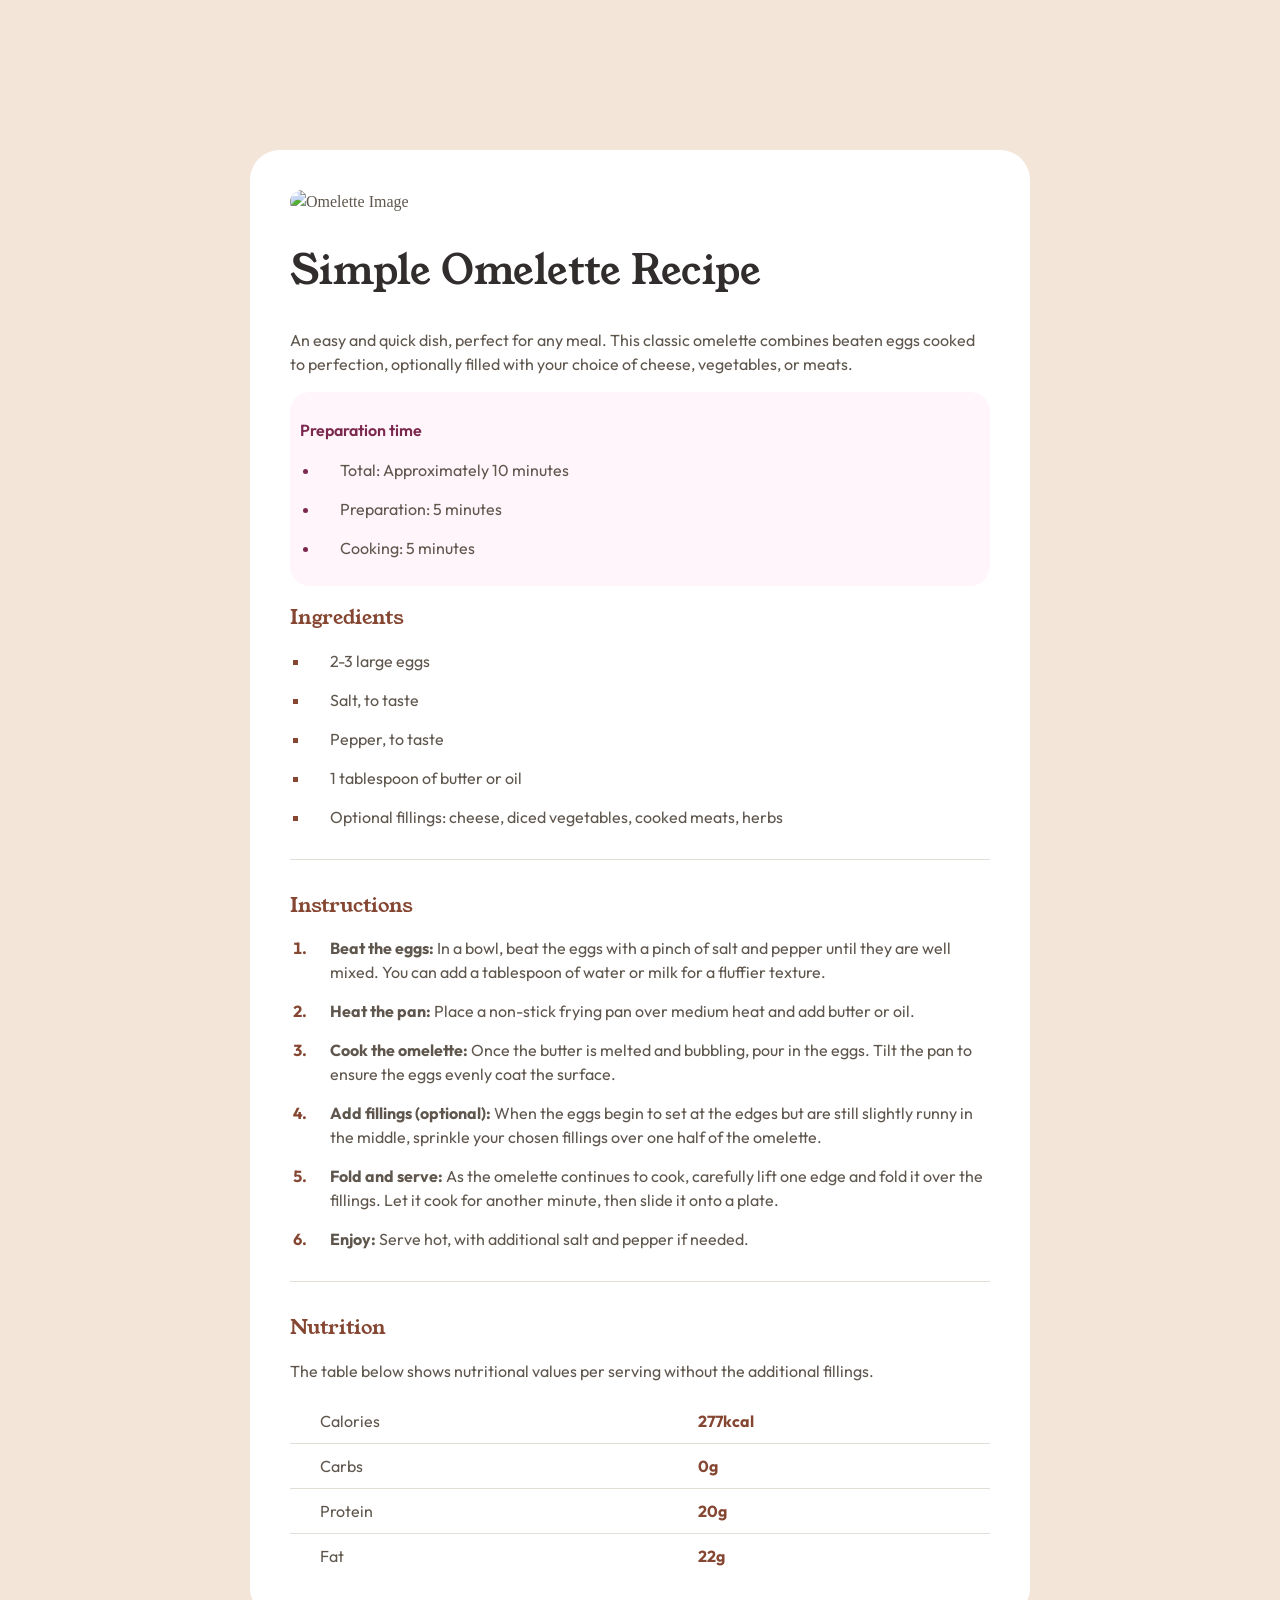
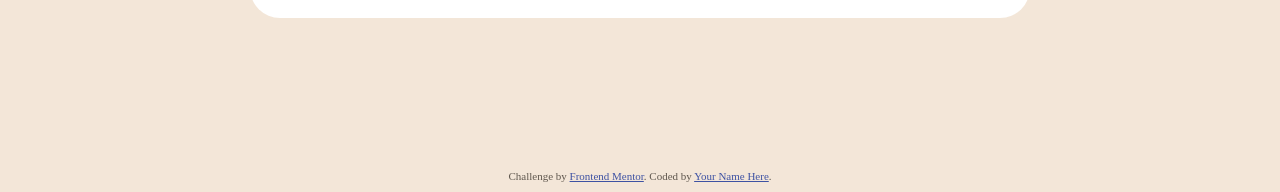
==== index.html @ 85e3d215 "Add files via upload" ====
<!DOCTYPE html>
<html lang="en">

<head>
  <meta charset="UTF-8">
  <meta name="viewport" content="width=device-width, initial-scale=1.0">
  <!-- displays site properly based on user's device -->

  <link rel="icon" type="image/png" sizes="32x32" href="./assets/images/favicon-32x32.png">

  <title>Frontend Mentor | Recipe page</title>

  <!-- Feel free to remove these styles or customise in your own stylesheet 👍 -->
  <link rel="stylesheet" href="./style.css">
</head>

<body>
  <div class="card">
    <img src="/recipe-page-main/assets/images/image-omelette.jpeg" alt="Omelette Image">

    <h1>Simple Omelette Recipe</h1>

    <p>An easy and quick dish, perfect for any meal. This classic omelette combines beaten eggs cooked
      to perfection, optionally filled with your choice of cheese, vegetables, or meats.</p>

    <div class="prep-time">
      <h3>Preparation time</h3>
      <ul>
        <li>Total: Approximately 10 minutes</li>
        <li>Preparation: 5 minutes</li>
        <li>Cooking: 5 minutes</li>
      </ul>
    </div>

    <h2>Ingredients</h2>
    <ul class="ingredients">
      <li>2-3 large eggs</li>
      <li>Salt, to taste</li>
      <li>Pepper, to taste</li>
      <li>1 tablespoon of butter or oil</li>
      <li>Optional fillings: cheese, diced vegetables, cooked meats, herbs</li>
    </ul>
    <hr>
    <h2>Instructions</h2>
    <ol>
      <li><b>Beat the eggs:</b> In a bowl, beat the eggs with a pinch of salt and pepper until they are well mixed.
        You can add a tablespoon of water or milk for a fluffier texture.</li>

      <li><b>Heat the pan:</b> Place a non-stick frying pan over medium heat and add butter or oil.</li>

      <li><b>Cook the omelette:</b> Once the butter is melted and bubbling, pour in the eggs. Tilt the pan to ensure
        the eggs evenly coat the surface.</li>

      <li><b>Add fillings (optional):</b> When the eggs begin to set at the edges but are still slightly runny in the
        middle, sprinkle your chosen fillings over one half of the omelette.</li>

      <li><b>Fold and serve:</b> As the omelette continues to cook, carefully lift one edge and fold it over the
        fillings. Let it cook for another minute, then slide it onto a plate.</li>

      <li><b>Enjoy:</b> Serve hot, with additional salt and pepper if needed.</li>
    </ol>
    <hr>
    <h2>Nutrition</h2>

    <p>The table below shows nutritional values per serving without the additional fillings.</p>

    <table>
      <tr>
        <td class="nutri">Calories</td>
        <td class="measures">277kcal</td>
      </tr>
      <tr>
        <td class="nutri">Carbs</td>
        <td class="measures">0g</td>
      </tr>
      <tr>
        <td class="nutri">Protein</td>
        <td class="measures">20g</td>
      </tr>
      <tr>
        <td class="nutri">Fat</td>
        <td class="measures">22g</td>
      </tr>
    </table>
  </div>
  <footer class="attribution">
    Challenge by <a href="https://www.frontendmentor.io?ref=challenge">Frontend Mentor</a>.
    Coded by <a href="#">Your Name Here</a>.
  </footer>
</body>

</html>
---- style.css ----
@import url('https://fonts.googleapis.com/css2?family=Iosevka+Charon:ital,wght@0,300;0,400;0,500;0,700;1,300;1,400;1,500;1,700&family=Young+Serif&display=swap');
@import url('https://fonts.googleapis.com/css2?family=Iosevka+Charon:ital,wght@0,300;0,400;0,500;0,700;1,300;1,400;1,500;1,700&family=Outfit:wght@100..900&family=Young+Serif&display=swap');

.attribution {
    font-size: 0.6875rem;
    text-align: center;
}

.attribution a {
    color: hsl(228, 45%, 44%);
}

:root {
    --White: hsl(0, 0%, 100%);
    --Stone_100: hsl(30, 54%, 90%);
    --Stone_150: hsl(30, 18%, 87%);
    --Stone_600: hsl(30, 10%, 34%);
    --Stone_900: hsl(24, 5%, 18%);
    --Brown_800: hsl(14, 45%, 36%);
    --Rose_800: hsl(332, 51%, 32%);
    --Rose_50: hsl(330, 100%, 98%);
}

img {
    max-width: 100%;
    height: auto;
    object-fit: contain;
    border-radius: 20px;
    display: block;
}

body {
    background-color: var(--Stone_100);
    line-height: 1.5;
    color: var(--Stone_600);
}

.card {
    width: 700px;
    height: 100%;
    background-color: white;
    border-radius: 30px;
    padding: 40px;
    justify-content: center;
    align-items: center;
    margin: auto;
    margin-top: 150px;
    margin-bottom: 150px;
}

hr {
    border: none;
    border-top: 1px solid var(--Stone_150);
    margin: 30px 0;
}

.prep-time {
    background-color: var(--Rose_50);
    border-radius: 20px;
    padding: 10px;
}

h1 {
    font-family: 'Young Serif', serif;
    font-weight: 400;
    font-size: 40px;
    color: var(--Stone_900);
}

h2 {
    font-family: 'Young Serif', serif;
    font-weight: 400;
    font-size: 20px;
    color: var(--Brown_800);
}

h3 {
    font-family: 'Outfit', sans-serif;
    font-weight: 600;
    font-size: 16px;
    color: var(--Rose_800);
}



p {
    font-family: 'Outfit', sans-serif;
    font-weight: 400;
    font-size: 16px;
}

.prep-time ul li::marker {
    color: var(--Rose_800);
}

ol,
ul {
    padding-left: 20px;
}

ul ::marker {
    color: var(--Brown_800);
}

ol ::marker {
    color: var(--Brown_800);
    font-weight: 700;
}

.ingredients li {
    list-style-type: square;
}

li {
    font-family: 'Outfit', sans-serif;
    font-weight: 400;
    font-size: 16px;
    padding-left: 20px;
    margin-bottom: 15px;
}

table {
    font-family: 'Outfit', sans-serif;
    font-weight: 400;
    font-size: 16px;
    border-collapse: collapse;
    width: 100%;
}

tr {
    border-bottom: 1px solid var(--Stone_150);

}

tr:last-child {
    border-bottom: none;
}

td {
    padding: 10px;
}

.nutri {
    padding-left: 30px;
}

.measures {
    color: var(--Brown_800);
    font-weight: 700;
}
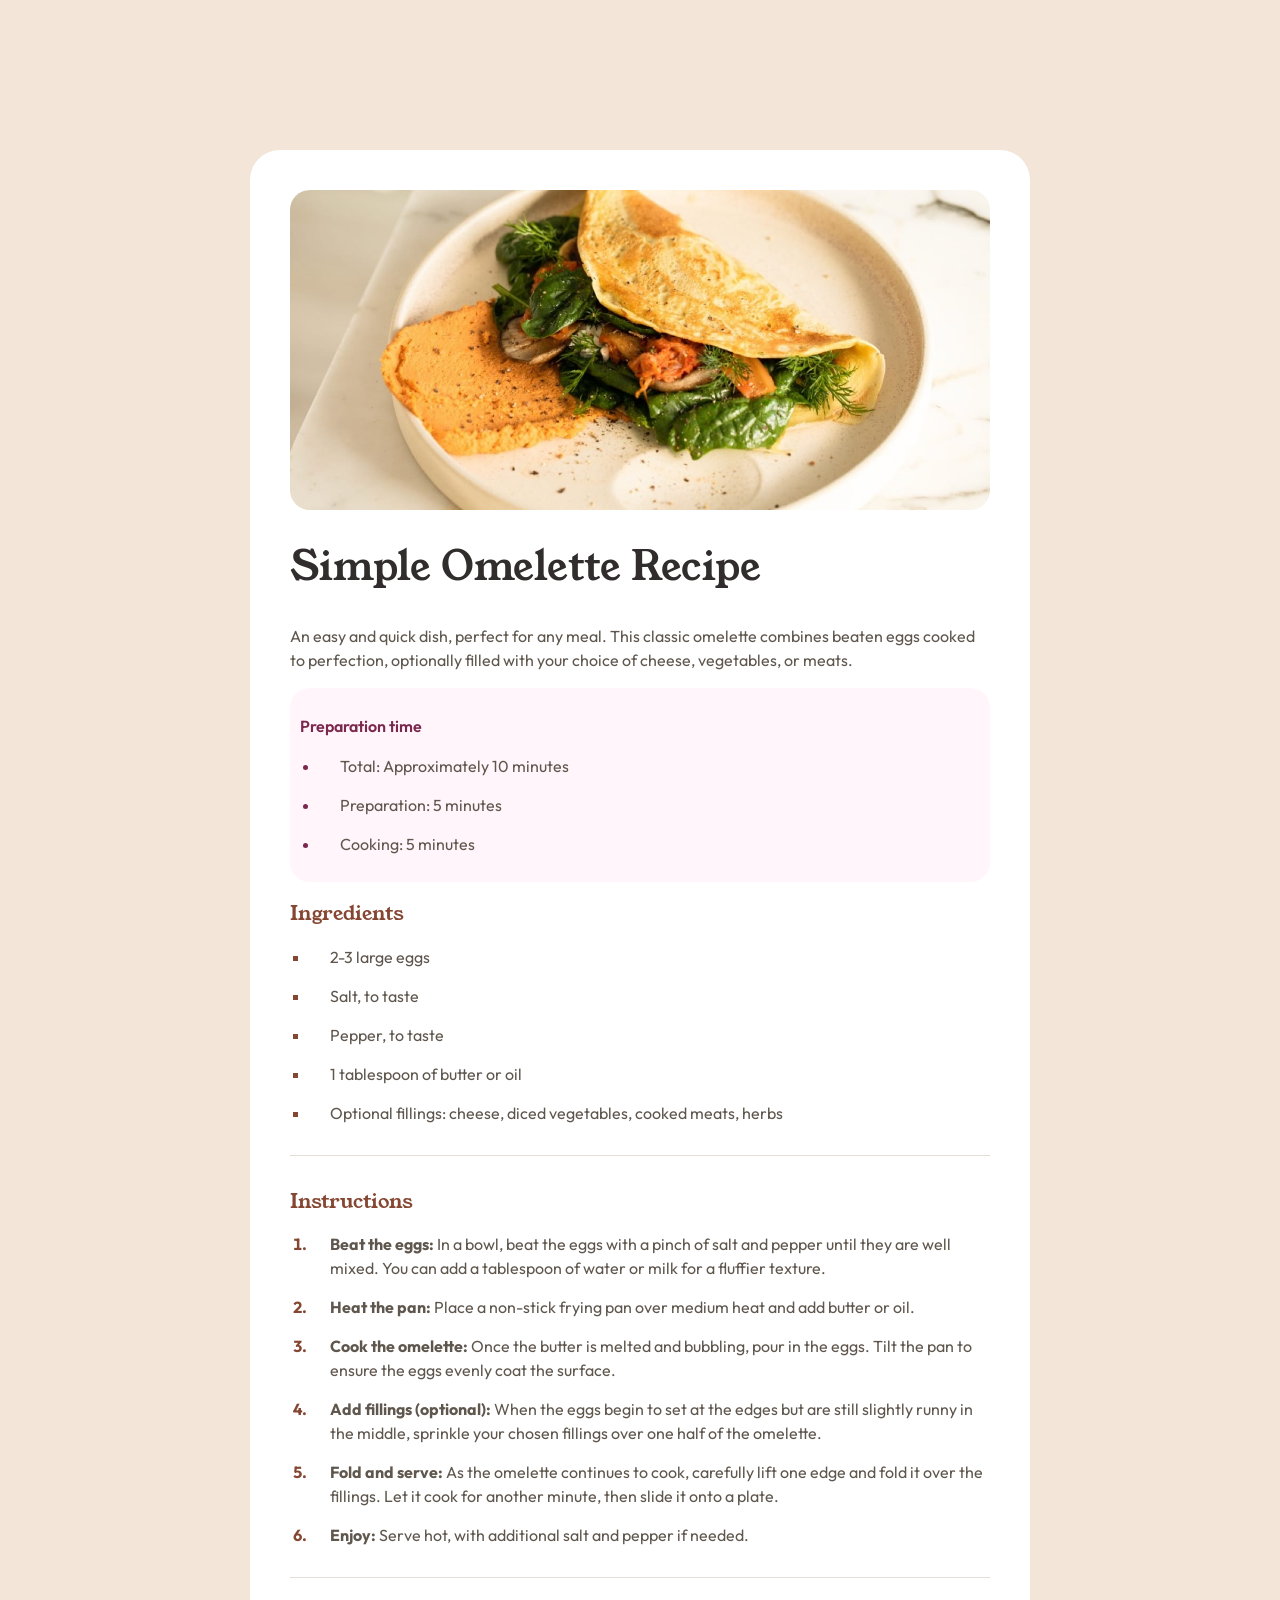
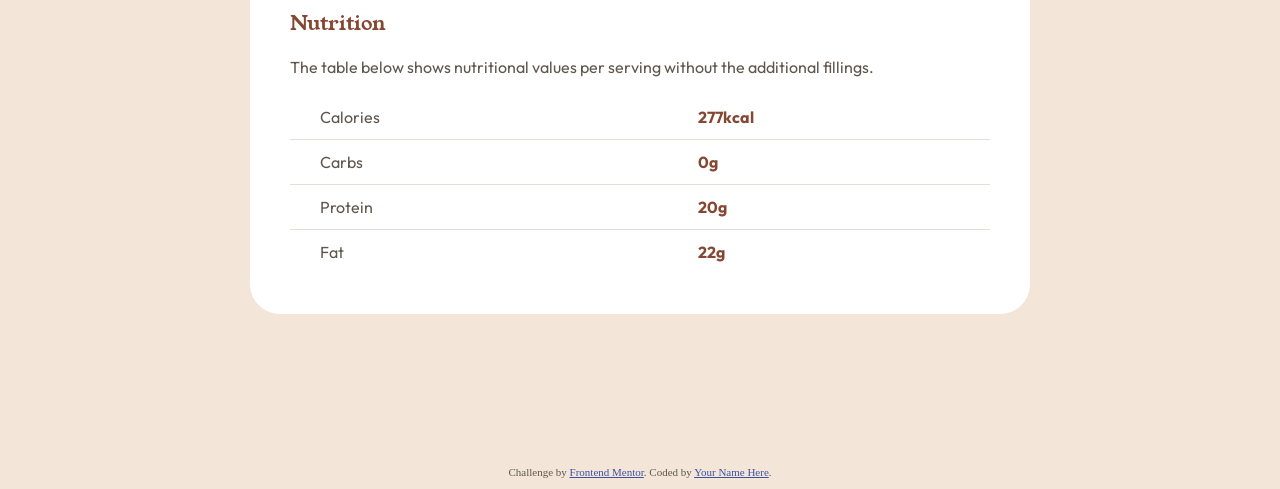
==== commit 0f73cba2: "Update index.html" ====
--- a/index.html
+++ b/index.html
@@ -16,7 +16,7 @@
 
 <body>
   <div class="card">
-    <img src="/recipe-page-main/assets/images/image-omelette.jpeg" alt="Omelette Image">
+    <img src="/assets/images/image-omelette.jpeg" alt="Omelette Image">
 
     <h1>Simple Omelette Recipe</h1>
 
@@ -89,4 +89,4 @@
   </footer>
 </body>
 
-</html>+</html>
